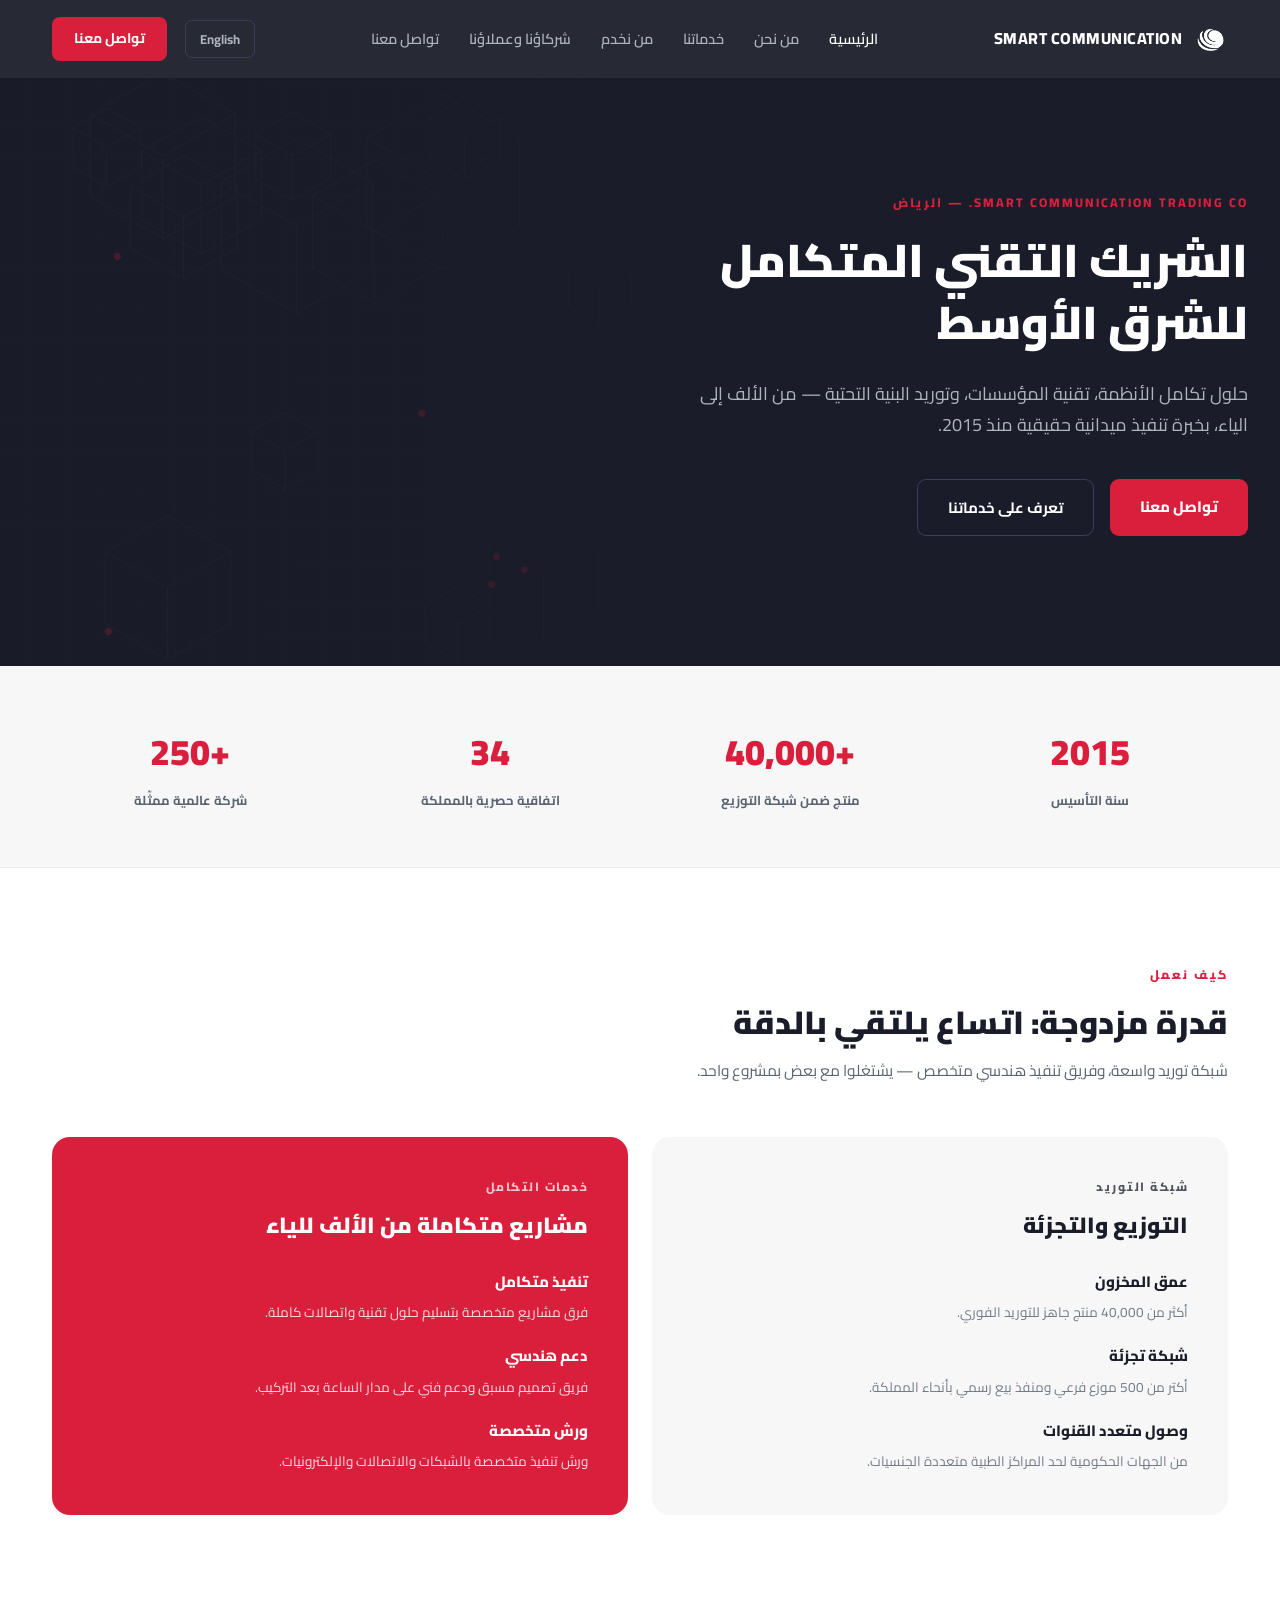
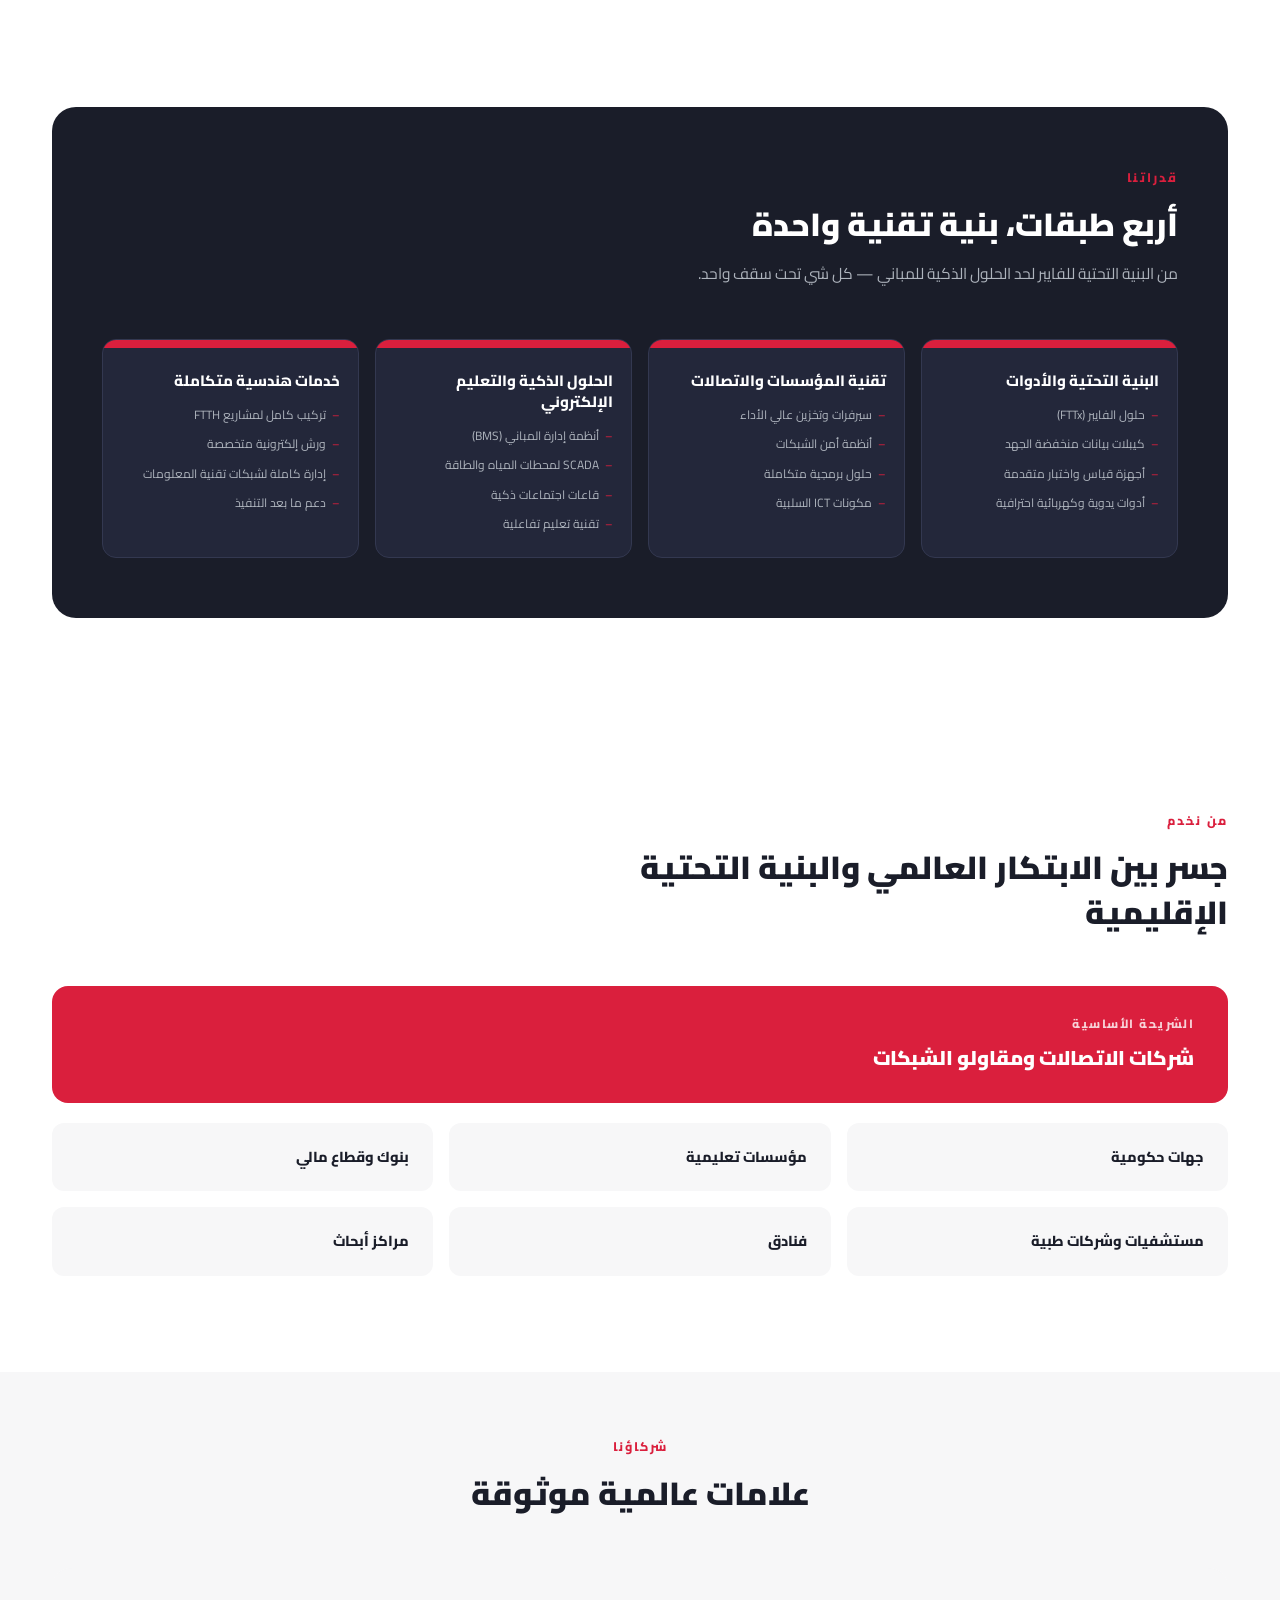
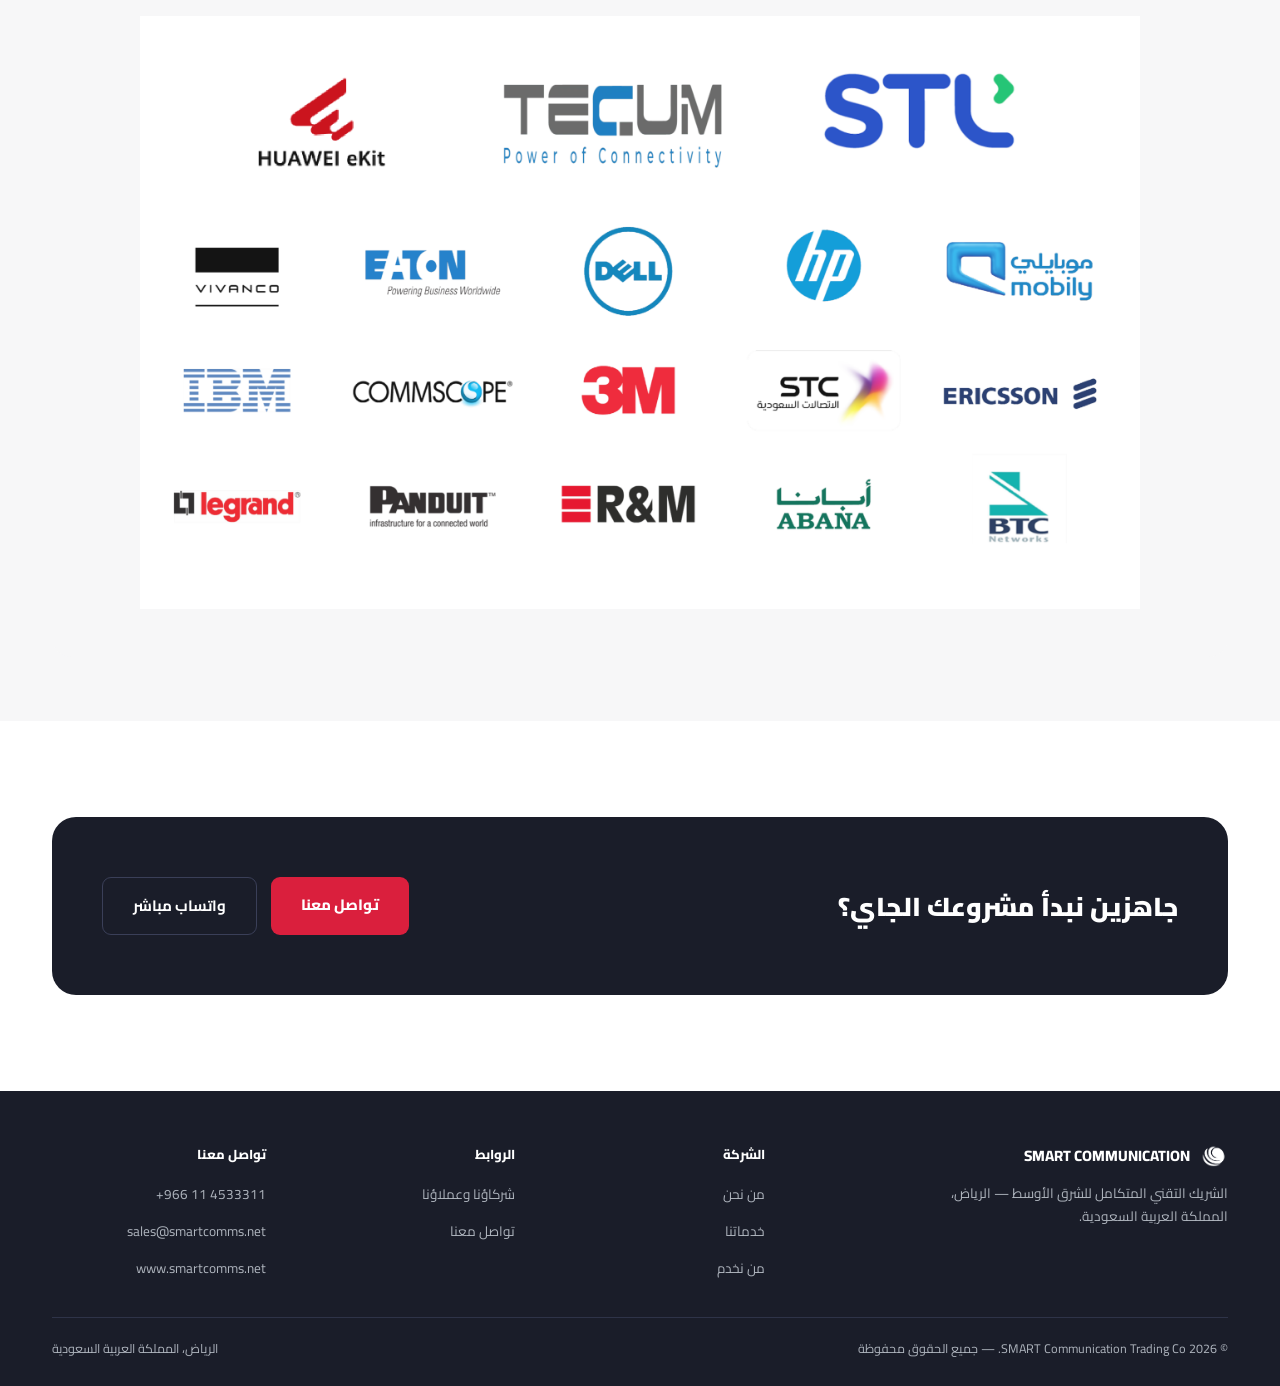
==== index.html @ 6be2e0b4 "Add files via upload" ====
<!DOCTYPE html>
<html lang="ar" dir="rtl">
<head>
<meta charset="UTF-8">
<meta name="viewport" content="width=device-width, initial-scale=1.0">
<title>SMART Communication — الشريك التقني المتكامل للشرق الأوسط</title>
<link rel="stylesheet" href="assets/styles.css">

</head>
<body>
<header>
  <div class="container nav-wrap">
    <a href="index.html" class="brand">
      <img src="assets/logo_white.png" alt="SMART Communication">
      <span class="brand-text">SMART COMMUNICATION</span>
    </a>
    <nav><ul><li><a href="index.html" class="active">الرئيسية</a></li><li><a href="about.html" class="">من نحن</a></li><li><a href="services.html" class="">خدماتنا</a></li><li><a href="who-we-serve.html" class="">من نخدم</a></li><li><a href="partners.html" class="">شركاؤنا وعملاؤنا</a></li><li><a href="contact.html" class="">تواصل معنا</a></li></ul></nav>
    <div class="nav-right">
      <a href="en/index.html" class="lang-switch">English</a>
      <a href="contact.html" class="nav-cta">تواصل معنا</a>
    </div>
  </div>
</header>

<section class="hero">
  <div class="hero-bg" style="background-image:url('assets/blueprint_bg_rtl.png')"></div>
  <div class="page-hero-fade-rtl"></div>
  <div class="container hero-inner">
    <span class="eyebrow">SMART COMMUNICATION TRADING CO. — الرياض</span>
    <h1>الشريك التقني المتكامل<br>للشرق الأوسط</h1>
    <p>حلول تكامل الأنظمة، تقنية المؤسسات، وتوريد البنية التحتية — من الألف إلى الياء، بخبرة تنفيذ ميدانية حقيقية منذ 2015.</p>
    <div class="hero-actions">
      <a href="contact.html" class="btn-primary">تواصل معنا</a>
      <a href="services.html" class="btn-secondary">تعرف على خدماتنا</a>
    </div>
  </div>
</section>

<div class="stats"><div class="container stats-grid"><div><div class="stat-num">2015</div><div class="stat-label">سنة التأسيس</div></div><div><div class="stat-num">+40,000</div><div class="stat-label">منتج ضمن شبكة التوزيع</div></div><div><div class="stat-num">34</div><div class="stat-label">اتفاقية حصرية بالمملكة</div></div><div><div class="stat-num">+250</div><div class="stat-label">شركة عالمية ممثّلة</div></div></div></div>

<section>
  <div class="container">
    <div class="section-head">
      <span class="section-eyebrow">كيف نعمل</span>
      <h2>قدرة مزدوجة: اتساع يلتقي بالدقة</h2>
      <p>شبكة توريد واسعة، وفريق تنفيذ هندسي متخصص — يشتغلوا مع بعض بمشروع واحد.</p>
    </div>
    <div class="engines">
      <div class="engine-card supply">
        <span class="engine-label">شبكة التوريد</span>
        <h3>التوزيع والتجزئة</h3>
        <ul><li><b>عمق المخزون</b><span>أكثر من 40,000 منتج جاهز للتوريد الفوري.</span></li><li><b>شبكة تجزئة</b><span>أكتر من 500 موزع فرعي ومنفذ بيع رسمي بأنحاء المملكة.</span></li><li><b>وصول متعدد القنوات</b><span>من الجهات الحكومية لحد المراكز الطبية متعددة الجنسيات.</span></li></ul>
      </div>
      <div class="engine-card integration">
        <span class="engine-label">خدمات التكامل</span>
        <h3>مشاريع متكاملة من الألف للياء</h3>
        <ul><li><b>تنفيذ متكامل</b><span>فرق مشاريع متخصصة بتسليم حلول تقنية واتصالات كاملة.</span></li><li><b>دعم هندسي</b><span>فريق تصميم مسبق ودعم فني على مدار الساعة بعد التركيب.</span></li><li><b>ورش متخصصة</b><span>ورش تنفيذ متخصصة بالشبكات والاتصالات والإلكترونيات.</span></li></ul>
      </div>
    </div>
  </div>
</section>

<section>
  <div class="container">
    <div class="stack-wrap">
      <div class="section-head">
        <span class="section-eyebrow">قدراتنا</span>
        <h2>أربع طبقات، بنية تقنية واحدة</h2>
        <p>من البنية التحتية للفايبر لحد الحلول الذكية للمباني — كل شي تحت سقف واحد.</p>
      </div>
      <div class="stack-grid"><div class="stack-col"><div class="stack-cap"></div><div class="stack-body"><h4>البنية التحتية والأدوات</h4><ul><li>حلول الفايبر (FTTx)</li><li>كيبلات بيانات منخفضة الجهد</li><li>أجهزة قياس واختبار متقدمة</li><li>أدوات يدوية وكهربائية احترافية</li></ul></div></div><div class="stack-col"><div class="stack-cap"></div><div class="stack-body"><h4>تقنية المؤسسات والاتصالات</h4><ul><li>سيرفرات وتخزين عالي الأداء</li><li>أنظمة أمن الشبكات</li><li>حلول برمجية متكاملة</li><li>مكونات ICT السلبية</li></ul></div></div><div class="stack-col"><div class="stack-cap"></div><div class="stack-body"><h4>الحلول الذكية والتعليم الإلكتروني</h4><ul><li>أنظمة إدارة المباني (BMS)</li><li>SCADA لمحطات المياه والطاقة</li><li>قاعات اجتماعات ذكية</li><li>تقنية تعليم تفاعلية</li></ul></div></div><div class="stack-col"><div class="stack-cap"></div><div class="stack-body"><h4>خدمات هندسية متكاملة</h4><ul><li>تركيب كامل لمشاريع FTTH</li><li>ورش إلكترونية متخصصة</li><li>إدارة كاملة لشبكات تقنية المعلومات</li><li>دعم ما بعد التنفيذ</li></ul></div></div></div>
    </div>
  </div>
</section>

<section>
  <div class="container">
    <div class="section-head">
      <span class="section-eyebrow">من نخدم</span>
      <h2>جسر بين الابتكار العالمي والبنية التحتية الإقليمية</h2>
    </div>
    <div class="serve-primary">
      <span>الشريحة الأساسية</span>
      <strong>شركات الاتصالات ومقاولو الشبكات</strong>
    </div>
    <div class="serve-grid"><div class="serve-item">جهات حكومية</div><div class="serve-item">مؤسسات تعليمية</div><div class="serve-item">بنوك وقطاع مالي</div><div class="serve-item">مستشفيات وشركات طبية</div><div class="serve-item">فنادق</div><div class="serve-item">مراكز أبحاث</div></div>
  </div>
</section>

<section class="tight" style="background:var(--paper);">
  <div class="container">
    <div class="section-head center">
      <span class="section-eyebrow">شركاؤنا</span>
      <h2>علامات عالمية موثوقة</h2>
    </div>
    <div class="logo-block"><img src="assets/partners_grid.png" alt="Partners"></div>
  </div>
</section>

<section>
  <div class="container">
    <div class="cta">
      <h2>جاهزين نبدأ مشروعك الجاي؟</h2>
      <div class="cta-actions">
        <a href="contact.html" class="btn-primary">تواصل معنا</a>
        <a href="https://wa.me/966114533311" class="btn-secondary">واتساب مباشر</a>
      </div>
    </div>
  </div>
</section>

<footer>
  <div class="container">
    <div class="footer-grid">
      <div>
        <div class="footer-brand"><img src="assets/logo_white.png" alt="logo"><span>SMART COMMUNICATION</span></div>
        <p style="font-size:13.5px; max-width:280px; color:var(--steel-light);">الشريك التقني المتكامل للشرق الأوسط — الرياض، المملكة العربية السعودية.</p>
      </div>
      <div class="footer-col">
        <h5>الشركة</h5>
        <ul>
          <li><a href="about.html">من نحن</a></li>
          <li><a href="services.html">خدماتنا</a></li>
          <li><a href="who-we-serve.html">من نخدم</a></li>
        </ul>
      </div>
      <div class="footer-col">
        <h5>الروابط</h5>
        <ul>
          <li><a href="partners.html">شركاؤنا وعملاؤنا</a></li>
          <li><a href="contact.html">تواصل معنا</a></li>
        </ul>
      </div>
      <div class="footer-col">
        <h5>تواصل معنا</h5>
        <ul>
          <li><a href="tel:+966114533311" dir="ltr" style="display:inline-block">+966 11 4533311</a></li>
          <li><a href="mailto:sales@smartcomms.net" dir="ltr" style="display:inline-block">sales@smartcomms.net</a></li>
          <li><a href="#" dir="ltr" style="display:inline-block">www.smartcomms.net</a></li>
        </ul>
      </div>
    </div>
    <div class="footer-bottom">
      <span>© 2026 SMART Communication Trading Co. — جميع الحقوق محفوظة</span>
      <span>الرياض، المملكة العربية السعودية</span>
    </div>
  </div>
</footer>
</body>
</html>
---- assets/styles.css ----
@import url('https://fonts.googleapis.com/css2?family=Cairo:wght@400;600;700;800;900&display=swap');

:root{
  --red:#DA1F3D;
  --red-dark:#A81530;
  --ink:#1A1D29;
  --ink2:#23273A;
  --steel:#5A6472;
  --steel-light:#AEB4BD;
  --paper:#F7F7F8;
  --white:#FFFFFF;
}
*{margin:0;padding:0;box-sizing:border-box;}
body{
  font-family:'Cairo',sans-serif;
  background:var(--white);
  color:var(--ink);
  line-height:1.7;
}
a{text-decoration:none; color:inherit;}
ul{list-style:none;}
img{max-width:100%; display:block;}
.container{max-width:1240px; margin:0 auto; padding:0 32px;}

/* ===== Header ===== */
header{
  position:sticky; top:0; z-index:50;
  background:rgba(26,29,41,0.94);
  backdrop-filter:blur(8px);
}
.nav-wrap{display:flex; align-items:center; justify-content:space-between; height:78px;}
.brand{display:flex; align-items:center; gap:12px;}
.brand img{width:34px;}
.brand-text{color:var(--white); font-weight:800; font-size:16px; letter-spacing:0.5px;}
nav ul{display:flex; gap:30px; align-items:center;}
nav a{color:var(--steel-light); font-size:14.5px; font-weight:600; transition:color .2s;}
nav a:hover, nav a.active{color:var(--white);}
.nav-right{display:flex; align-items:center; gap:18px;}
.lang-switch{
  color:var(--steel-light); font-size:13px; font-weight:700; border:1px solid #3A3F58;
  padding:7px 14px; border-radius:7px; transition:border-color .2s, color .2s;
}
.lang-switch:hover{border-color:var(--steel-light); color:var(--white);}
.nav-cta{
  background:var(--red); color:var(--white); padding:10px 22px; border-radius:8px;
  font-weight:700; font-size:14px; transition:background .2s;
}
.nav-cta:hover{background:var(--red-dark);}

/* ===== Page hero (inner pages) ===== */
.page-hero{
  position:relative; background:var(--ink); color:var(--white); overflow:hidden;
  padding:76px 0 68px;
}
.page-hero-bg{position:absolute; inset:0; background-size:cover; background-position:center; opacity:0.5;}
.page-hero-fade-rtl{position:absolute; inset:0; background:linear-gradient(270deg, var(--ink) 25%, rgba(26,29,41,0.35) 80%);}
.page-hero-fade-ltr{position:absolute; inset:0; background:linear-gradient(90deg, var(--ink) 25%, rgba(26,29,41,0.35) 80%);}
.page-hero-inner{position:relative; z-index:2; max-width:680px;}
[dir="rtl"] .page-hero-inner{margin-inline-start:0; margin-inline-end:auto;}
[dir="ltr"] .page-hero-inner{margin-inline-start:0; margin-inline-end:auto;}
.eyebrow{
  display:inline-block; font-size:12.5px; font-weight:800; letter-spacing:2px;
  color:var(--red); text-transform:uppercase; margin-bottom:16px;
}
.page-hero h1{font-size:38px; font-weight:900; line-height:1.35; margin-bottom:16px;}
.page-hero p{font-size:16.5px; color:var(--steel-light); max-width:560px;}

/* ===== Hero (home only, larger) ===== */
.hero{position:relative; background:var(--ink); color:var(--white); overflow:hidden; padding:110px 0 130px;}
.hero-bg{position:absolute; inset:0; background-size:cover; background-position:center; opacity:0.55;}
.hero-inner{position:relative; z-index:2; max-width:720px;}
[dir="rtl"] .hero-inner{margin-inline-start:0; margin-inline-end:auto;}
[dir="ltr"] .hero-inner{margin-inline-start:0; margin-inline-end:auto;}
.hero h1{font-size:46px; font-weight:900; line-height:1.35; margin-bottom:26px;}
.hero p{font-size:18px; color:var(--steel-light); max-width:560px; margin-bottom:38px;}
.hero-actions{display:flex; gap:16px; flex-wrap:wrap;}

.btn-primary{
  background:var(--red); color:var(--white); padding:15px 30px; border-radius:9px;
  font-weight:800; font-size:15px; display:inline-block; transition:transform .15s, background .2s; border:none; cursor:pointer;
}
.btn-primary:hover{background:var(--red-dark); transform:translateY(-1px);}
.btn-secondary{
  border:1.5px solid #3A3F58; color:var(--white); padding:15px 30px; border-radius:9px;
  font-weight:700; font-size:15px; display:inline-block; transition:border-color .2s; background:transparent; cursor:pointer;
}
.btn-secondary:hover{border-color:var(--steel-light);}
.btn-secondary.on-light{color:var(--ink); border-color:#D8D8DC;}
.btn-secondary.on-light:hover{border-color:var(--steel);}

/* ===== Stats strip ===== */
.stats{background:var(--paper); padding:56px 0; border-bottom:1px solid #ECECEE;}
.stats-grid{display:grid; grid-template-columns:repeat(4,1fr); gap:24px; text-align:center;}
.stat-num{font-size:36px; font-weight:900; color:var(--red); margin-bottom:6px;}
.stat-label{font-size:13px; color:var(--steel); font-weight:700;}

/* ===== Section shell ===== */
section{padding:96px 0;}
section.tight{padding:64px 0;}
.section-head{max-width:640px; margin-bottom:52px;}
[dir="rtl"] .section-head{margin-inline-start:0; margin-inline-end:auto;}
[dir="ltr"] .section-head{margin-inline-start:0; margin-inline-end:auto;}
.section-head.center{margin-inline:auto; text-align:center;}
.section-eyebrow{
  font-size:12.5px; font-weight:800; letter-spacing:2px; color:var(--red);
  text-transform:uppercase; margin-bottom:14px; display:block;
}
.section-head h2{font-size:32px; font-weight:900; line-height:1.4; color:var(--ink);}
.section-head p{margin-top:14px; font-size:15.5px; color:var(--steel);}

/* ===== Dual engine ===== */
.engines{display:grid; grid-template-columns:1fr 1fr; gap:24px;}
.engine-card{border-radius:18px; padding:40px;}
.engine-card.supply{background:var(--paper);}
.engine-card.integration{background:var(--red); color:var(--white);}
.engine-label{font-size:12px; font-weight:800; letter-spacing:1.5px; text-transform:uppercase; opacity:0.75; margin-bottom:10px; display:block;}
.engine-card h3{font-size:22px; font-weight:900; margin-bottom:24px;}
.engine-card ul{display:flex; flex-direction:column; gap:18px;}
.engine-card li b{display:block; font-size:15px; font-weight:800; margin-bottom:4px;}
.engine-card li span{font-size:13.5px; opacity:0.85; line-height:1.6;}
.engine-card.supply li span{color:var(--steel);}

/* ===== Capability stack ===== */
.stack-wrap{background:var(--ink); border-radius:24px; padding:60px 50px;}
.stack-wrap .section-head h2{color:var(--white);}
.stack-wrap .section-head p{color:var(--steel-light);}
.stack-grid{display:grid; grid-template-columns:repeat(4,1fr); gap:16px;}
.stack-col{border-radius:14px; overflow:hidden; background:var(--ink2); border:1px solid #333850;}
.stack-cap{background:var(--red); height:8px;}
.stack-body{padding:22px 18px;}
.stack-body h4{font-size:15px; font-weight:800; color:var(--white); margin-bottom:14px; line-height:1.4;}
.stack-body ul{display:flex; flex-direction:column; gap:9px;}
.stack-body li{font-size:12px; color:var(--steel-light); position:relative; padding-inline-start:14px;}
[dir="rtl"] .stack-body li::before{content:"–"; position:absolute; right:0; color:var(--red);}
[dir="ltr"] .stack-body li::before{content:"–"; position:absolute; left:0; color:var(--red);}

/* ===== Pillars (Why SMART) ===== */
.pillars{display:grid; grid-template-columns:repeat(3,1fr); gap:20px;}
.pillar{background:var(--paper); border-radius:16px; padding:32px;}
.pillar .num{font-size:30px; font-weight:900; color:var(--red); margin-bottom:16px;}
.pillar h4{font-size:16.5px; font-weight:800; margin-bottom:10px;}
.pillar p{font-size:13.5px; color:var(--steel); line-height:1.7;}

/* ===== Who we serve ===== */
.serve-primary{background:var(--red); color:var(--white); border-radius:16px; padding:28px 34px; margin-bottom:20px;}
.serve-primary span{font-size:12px; font-weight:800; letter-spacing:1.5px; opacity:0.8; display:block; margin-bottom:6px;}
.serve-primary strong{font-size:20px; font-weight:900;}
.serve-grid{display:grid; grid-template-columns:repeat(3,1fr); gap:16px;}
.serve-item{background:var(--paper); border-radius:12px; padding:22px 24px; font-weight:800; font-size:14.5px; color:var(--ink);}

/* ===== Building / solutions layers ===== */
.layers-grid{display:grid; grid-template-columns:1.3fr 1fr; gap:40px; align-items:center;}
.layer-item{display:flex; gap:14px; margin-bottom:26px;}
.layer-dot{width:11px; height:11px; border-radius:50%; background:var(--red); margin-top:7px; flex-shrink:0;}
.layer-item h4{font-size:14.5px; font-weight:800; margin-bottom:4px;}
.layer-item p{font-size:13px; color:var(--steel); line-height:1.6;}

/* ===== Toolkit grid ===== */
.toolkit-groups{display:flex; flex-direction:column; gap:30px;}
.toolkit-label{font-size:12px; font-weight:800; letter-spacing:1.5px; color:var(--steel-light); text-transform:uppercase; margin-bottom:14px;}
.toolkit-row{display:grid; grid-template-columns:repeat(4,1fr); gap:14px;}
.toolkit-card{background:var(--ink2); border:1px solid #333850; border-radius:12px; padding:16px; text-align:center;}
.toolkit-card .ic{font-size:26px; margin-bottom:10px;}
.toolkit-card span{font-size:12px; font-weight:700; color:var(--white);}

/* ===== Partners / clients ===== */
.logo-block{background:var(--paper); border-radius:20px; padding:48px;}
.logo-block img{width:100%; max-width:1000px; margin:0 auto; opacity:0.92;}

/* ===== Contact ===== */
.contact-grid{display:grid; grid-template-columns:1fr 1fr; gap:48px;}
.info-row{display:flex; gap:16px; padding:20px 0; border-bottom:1px solid #ECECEE;}
.info-row:first-child{padding-top:0;}
.info-row .label{min-width:130px; font-weight:800; font-size:13.5px; color:var(--steel);}
.info-row .value{font-size:15px; font-weight:700;}
.info-row .value a{color:var(--ink);}
.whatsapp-btn{
  display:inline-flex; align-items:center; gap:10px; background:#25D366; color:var(--white);
  padding:14px 26px; border-radius:9px; font-weight:800; font-size:14.5px; margin-top:8px;
}
.form-group{margin-bottom:18px;}
.form-group label{display:block; font-size:13.5px; font-weight:700; margin-bottom:8px; color:var(--ink);}
.form-group input, .form-group textarea{
  width:100%; padding:13px 16px; border:1.5px solid #E2E2E6; border-radius:9px;
  font-family:'Cairo',sans-serif; font-size:14px; color:var(--ink); background:var(--paper);
}
.form-group textarea{min-height:120px; resize:vertical;}
.form-group input:focus, .form-group textarea:focus{outline:none; border-color:var(--red);}

/* ===== CTA ===== */
.cta{
  background:var(--ink); color:var(--white); border-radius:24px; padding:60px 50px;
  display:flex; justify-content:space-between; align-items:center; flex-wrap:wrap; gap:24px;
}
.cta h2{font-size:26px; font-weight:900; max-width:460px; line-height:1.5;}
.cta-actions{display:flex; gap:14px;}

/* ===== Footer ===== */
footer{background:var(--ink); color:var(--steel-light); padding:52px 0 26px;}
.footer-grid{display:grid; grid-template-columns:2fr 1fr 1fr 1fr; gap:36px; padding-bottom:36px; border-bottom:1px solid #2E3348;}
.footer-brand{display:flex; align-items:center; gap:10px; margin-bottom:14px;}
.footer-brand img{width:28px;}
.footer-brand span{color:var(--white); font-weight:800; font-size:15px;}
.footer-col h5{color:var(--white); font-size:13px; font-weight:800; margin-bottom:15px;}
.footer-col ul{display:flex; flex-direction:column; gap:10px;}
.footer-col a{font-size:13.5px; color:var(--steel-light);}
.footer-bottom{padding-top:20px; font-size:12.5px; display:flex; justify-content:space-between; flex-wrap:wrap; gap:10px;}

@media (max-width: 900px){
  .stats-grid{grid-template-columns:repeat(2,1fr);}
  .engines, .stack-grid, .serve-grid, .pillars, .contact-grid, .layers-grid, .toolkit-row{grid-template-columns:1fr;}
  .footer-grid{grid-template-columns:1fr 1fr;}
  .hero h1, .page-hero h1{font-size:30px;}
  nav ul{display:none;}
}
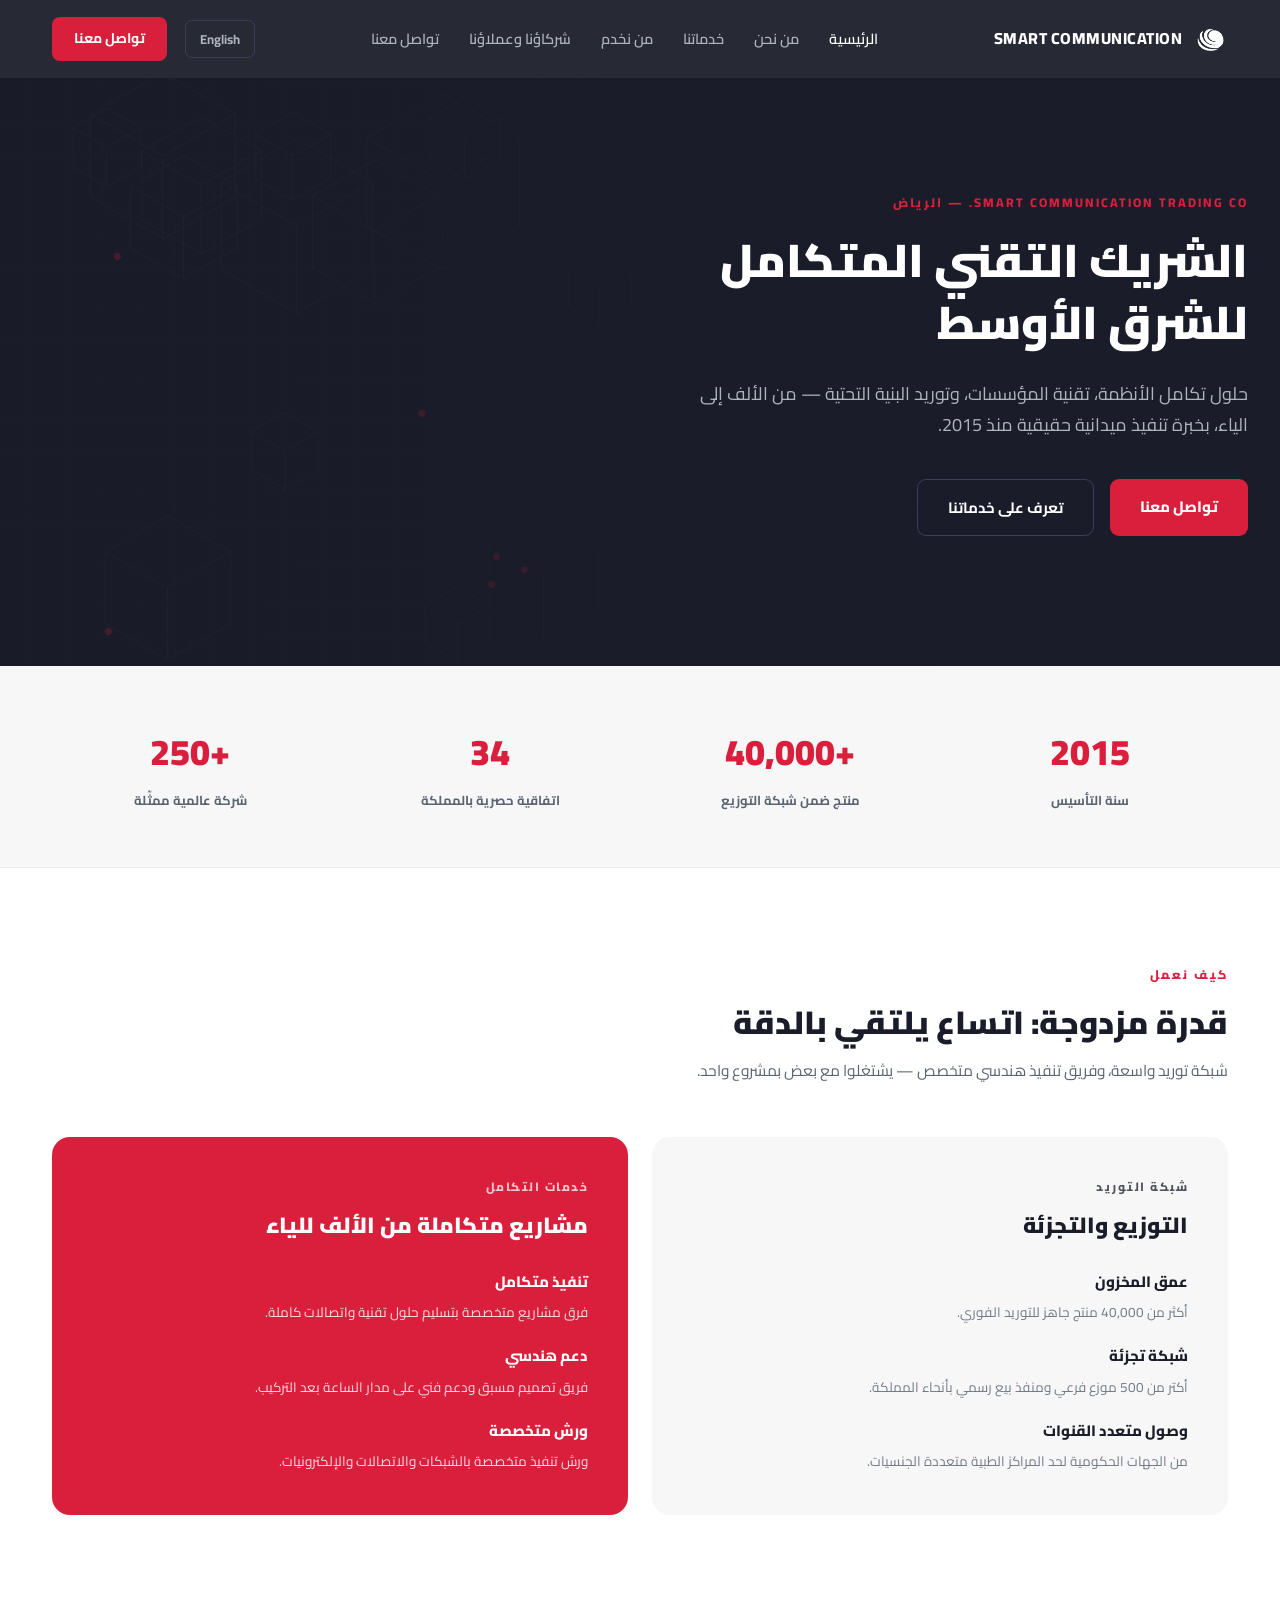
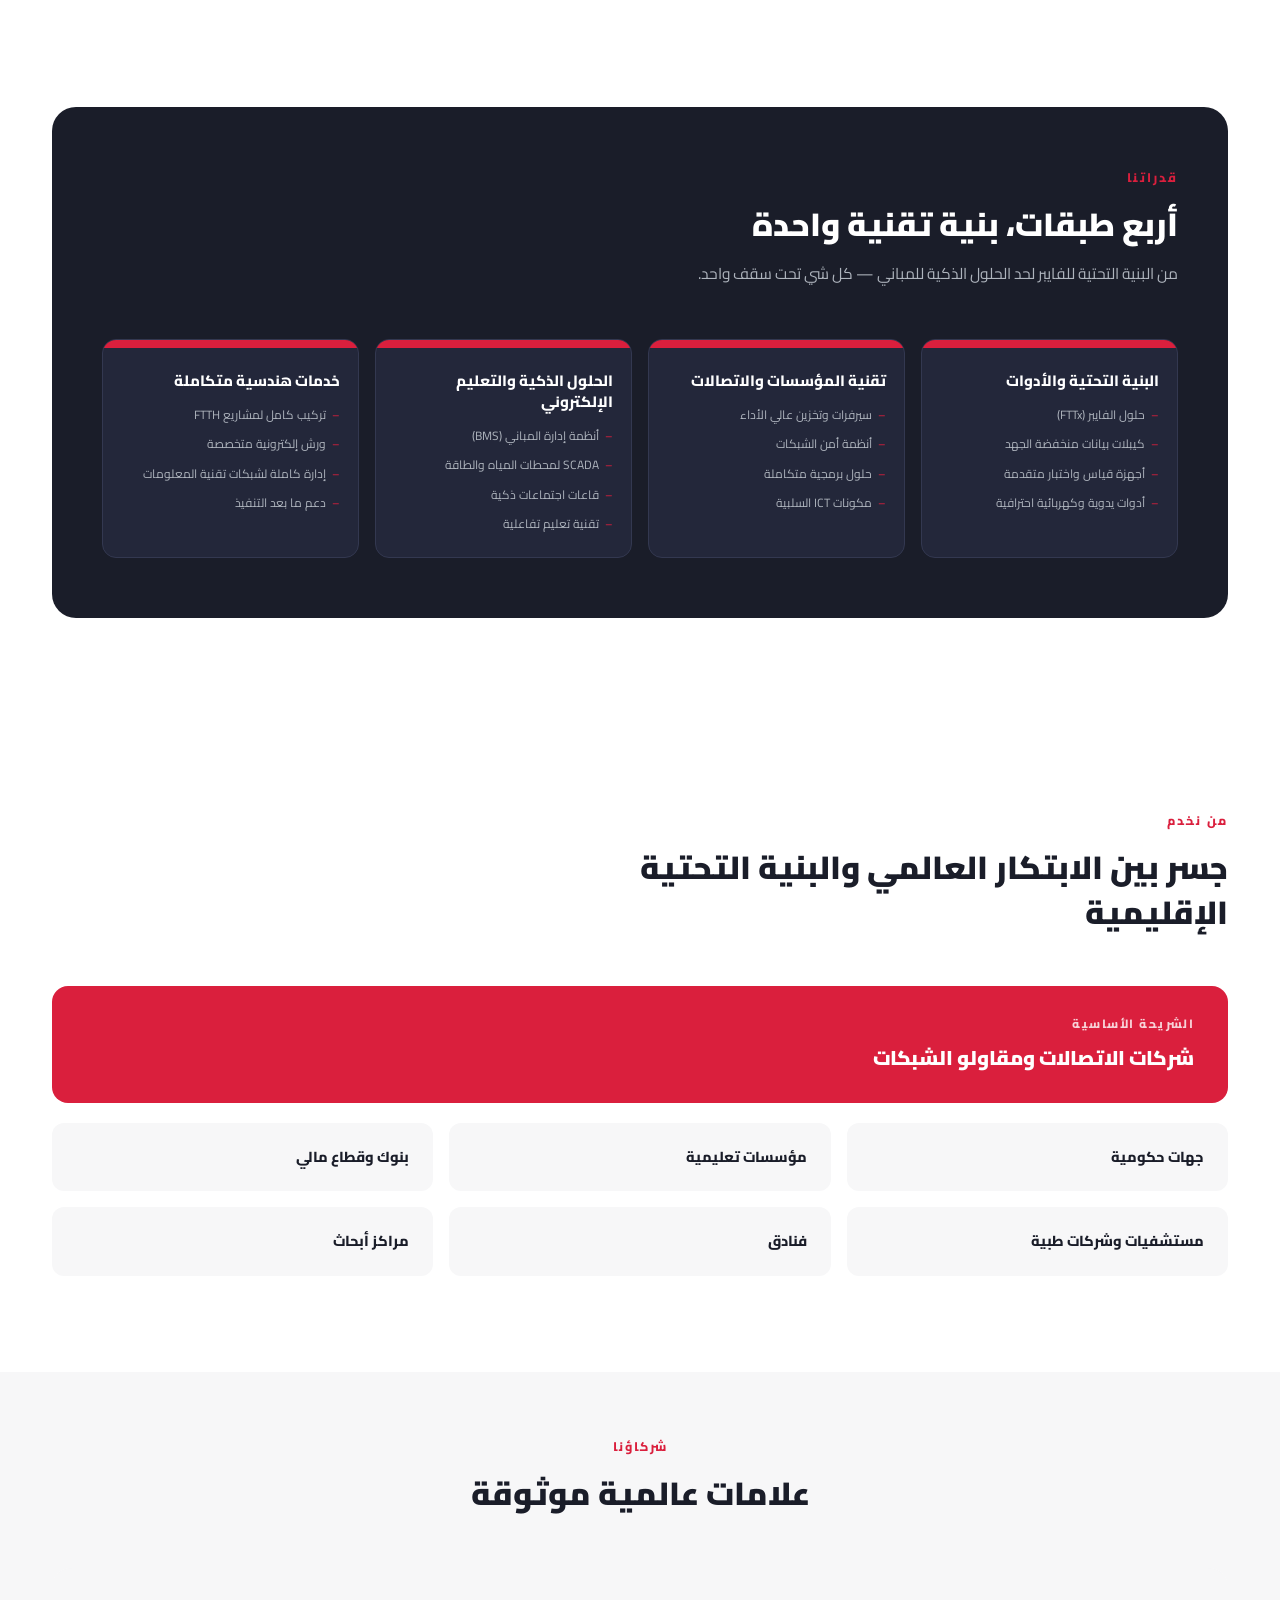
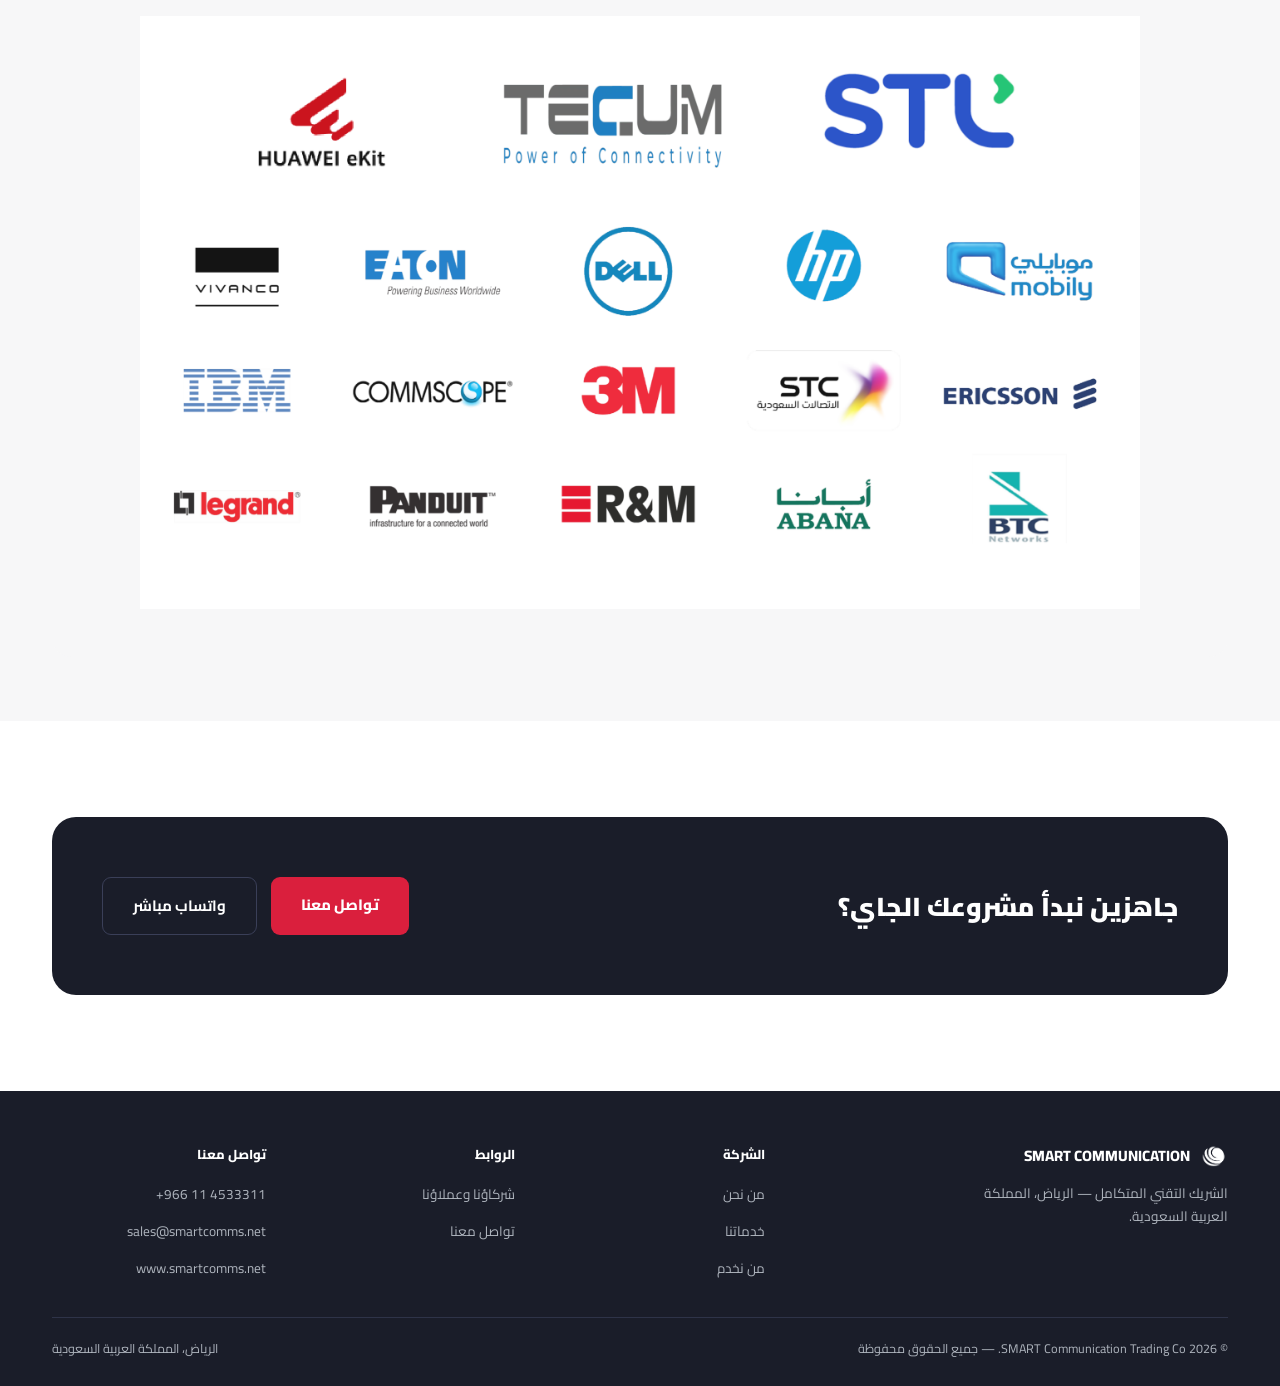
==== commit 272e5981: "Update index.html" ====
--- a/index.html
+++ b/index.html
@@ -3,7 +3,7 @@
 <head>
 <meta charset="UTF-8">
 <meta name="viewport" content="width=device-width, initial-scale=1.0">
-<title>SMART Communication — الشريك التقني المتكامل للشرق الأوسط</title>
+<title>SMART Communication — الشريك التقني المتكامل </title>
 <link rel="stylesheet" href="assets/styles.css">
 
 </head>
@@ -114,7 +114,7 @@
     <div class="footer-grid">
       <div>
         <div class="footer-brand"><img src="assets/logo_white.png" alt="logo"><span>SMART COMMUNICATION</span></div>
-        <p style="font-size:13.5px; max-width:280px; color:var(--steel-light);">الشريك التقني المتكامل للشرق الأوسط — الرياض، المملكة العربية السعودية.</p>
+        <p style="font-size:13.5px; max-width:280px; color:var(--steel-light);">الشريك التقني المتكامل  — الرياض، المملكة العربية السعودية.</p>
       </div>
       <div class="footer-col">
         <h5>الشركة</h5>
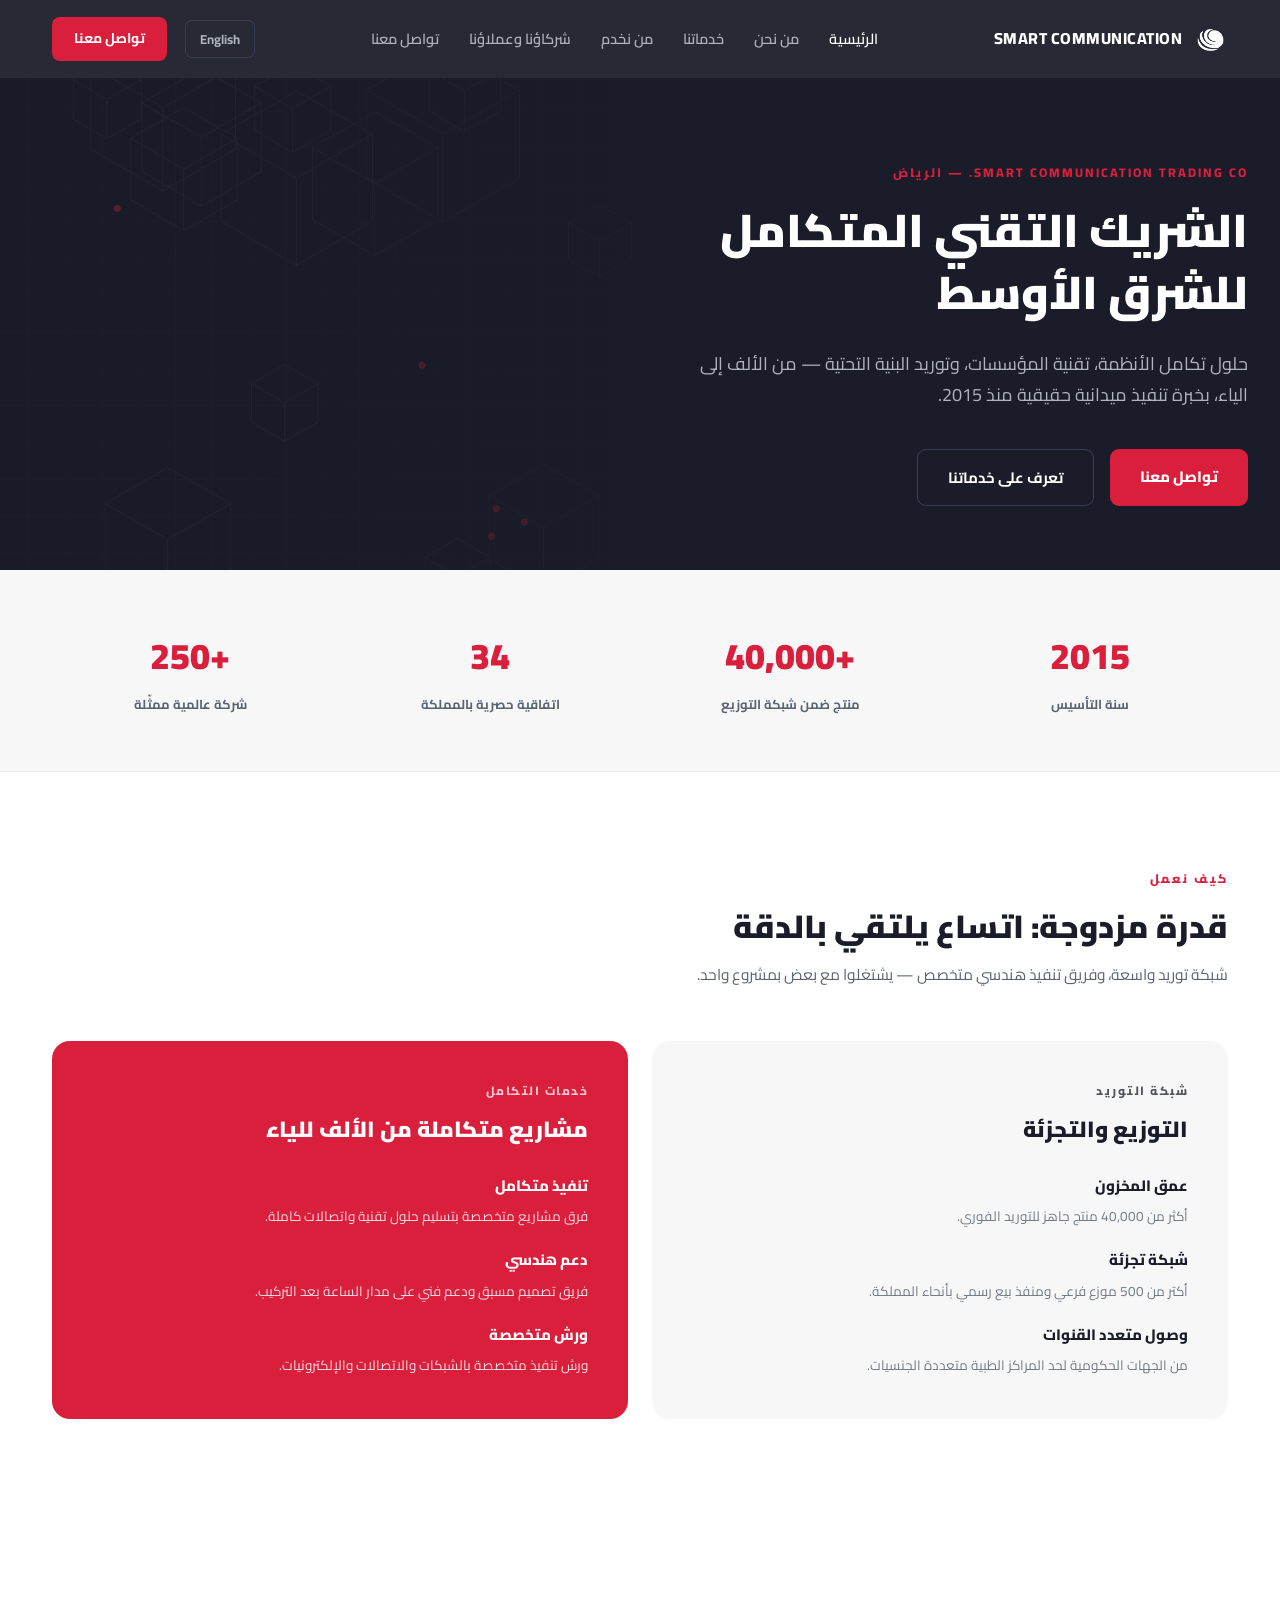
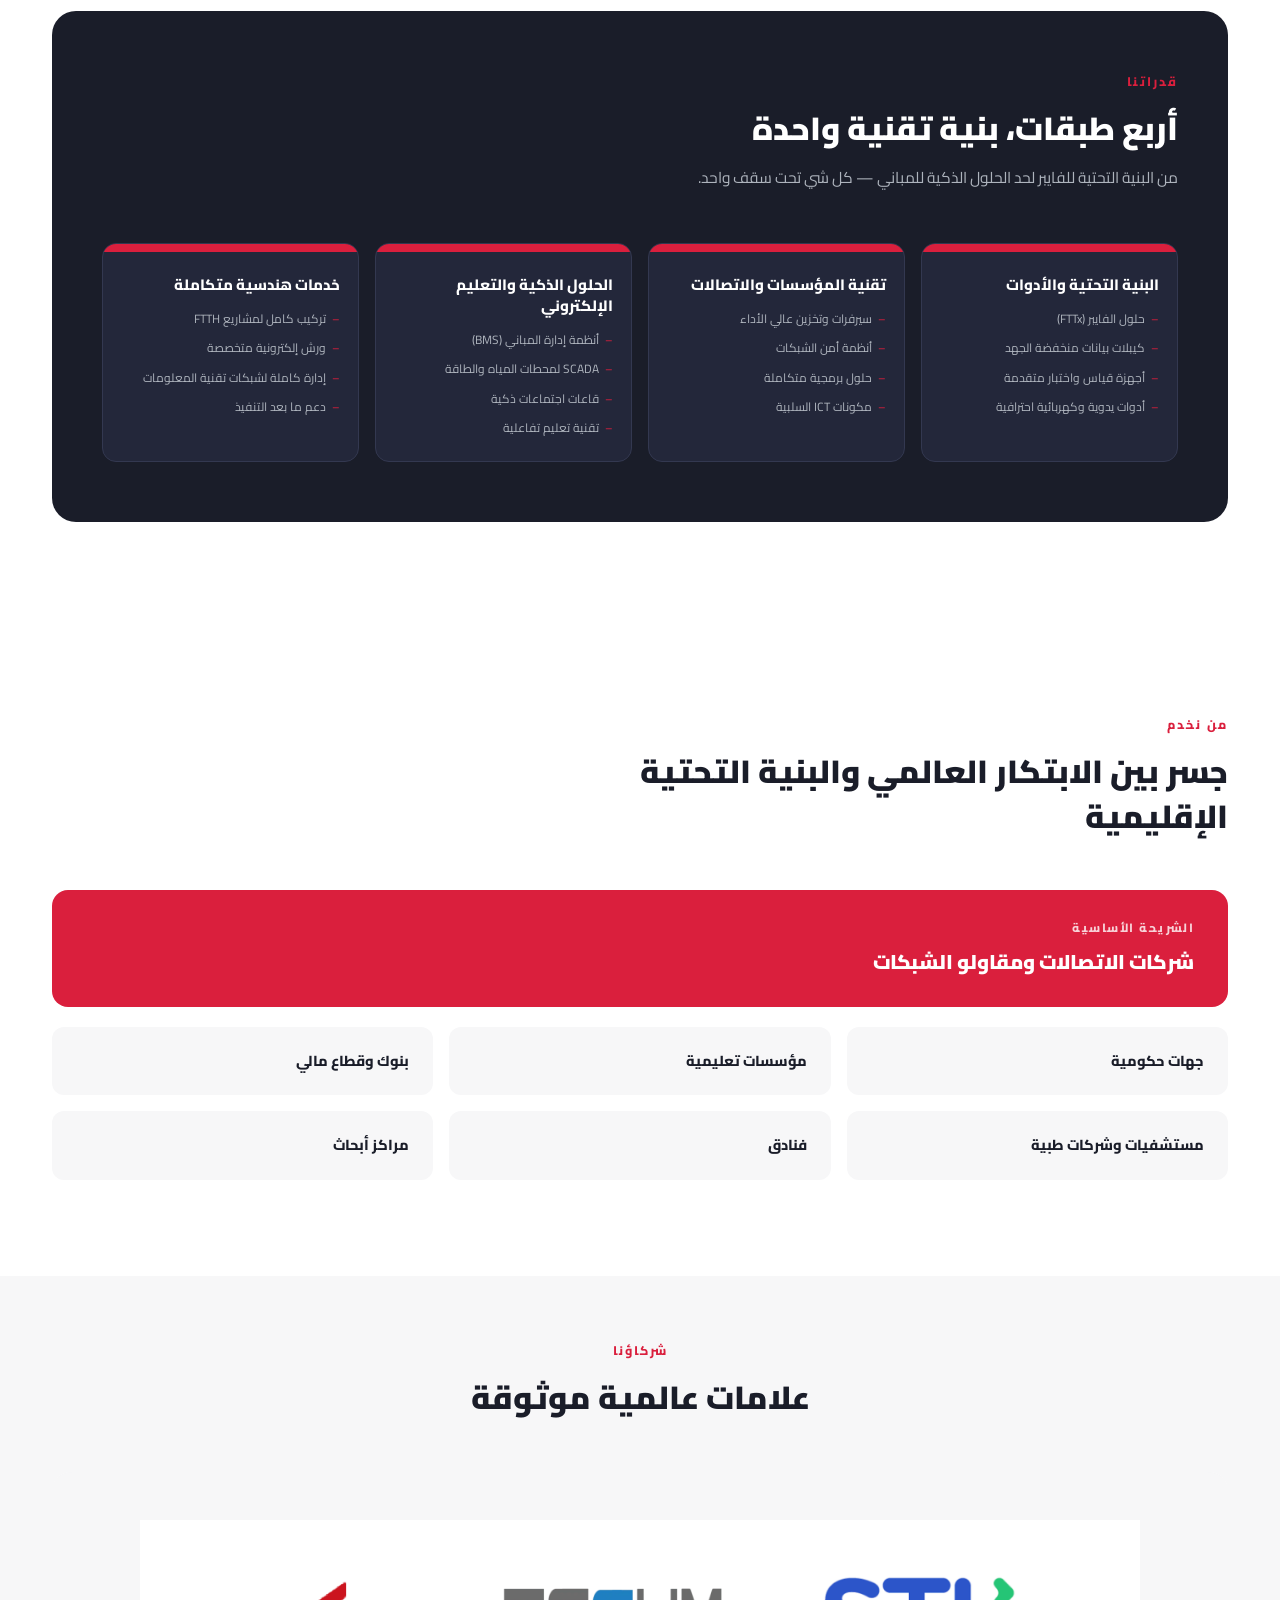
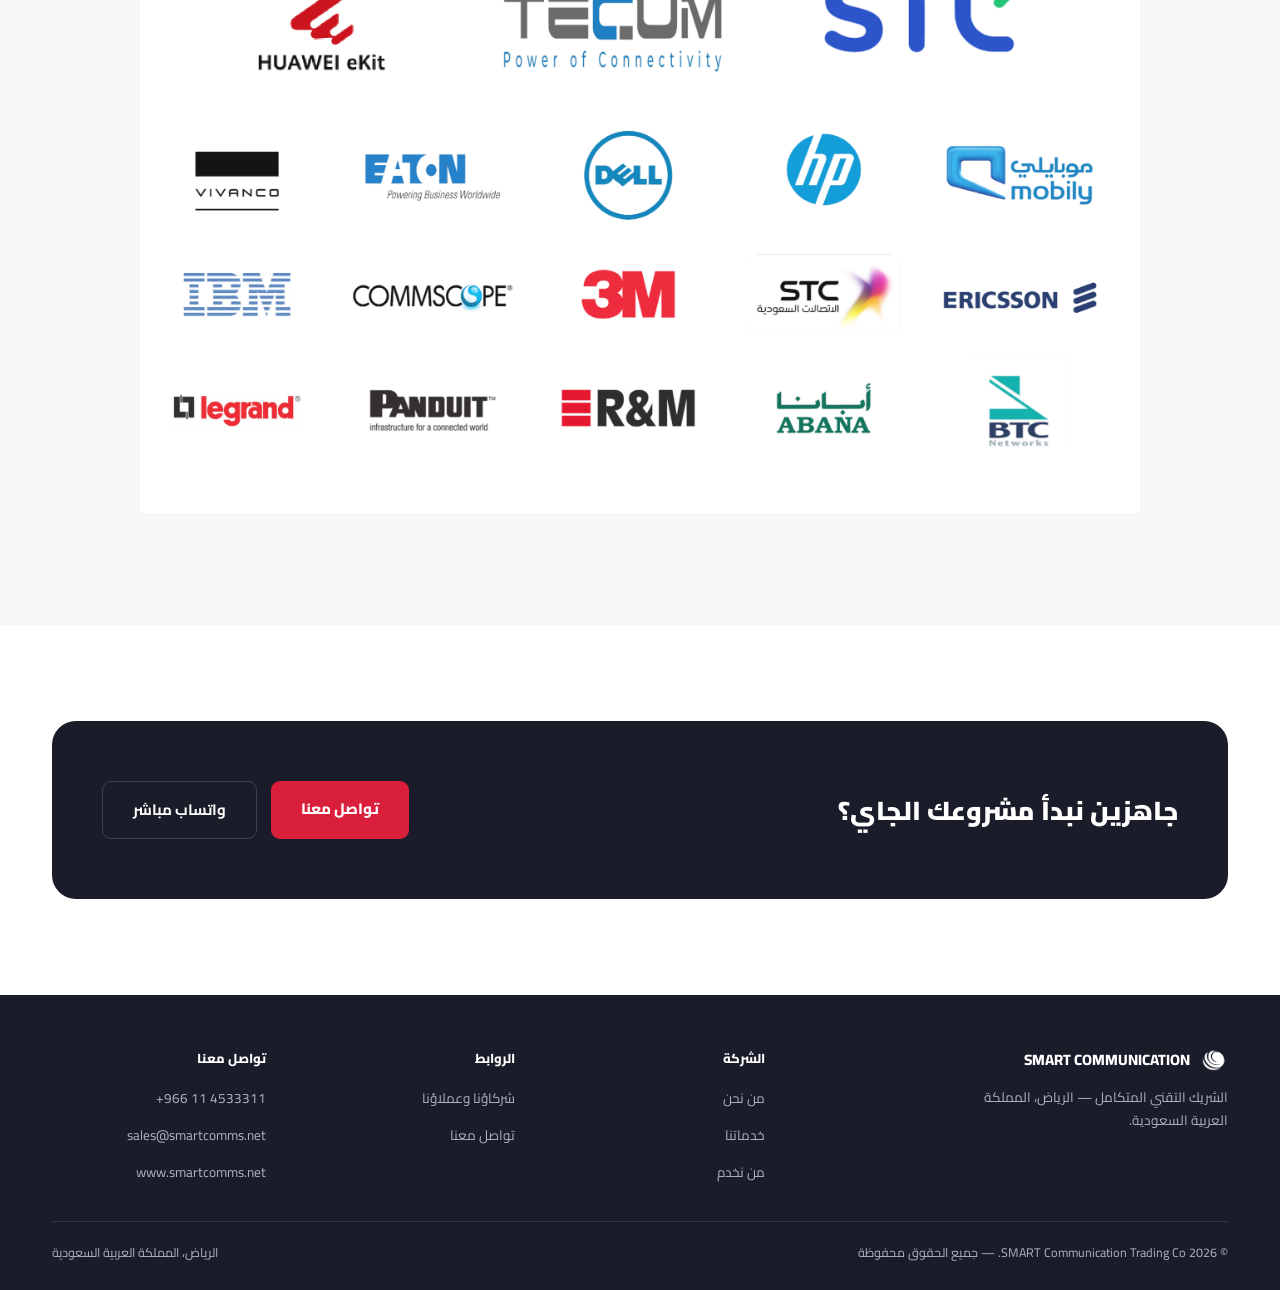
==== commit 38415dbc: "Update index.html" ====
--- a/index.html
+++ b/index.html
@@ -5,7 +5,7 @@
 <meta name="viewport" content="width=device-width, initial-scale=1.0">
 <title>SMART Communication — الشريك التقني المتكامل </title>
 <link rel="stylesheet" href="assets/styles.css">
-
+ 
 </head>
 <body>
 <header>
--- a/assets/styles.css
+++ b/assets/styles.css
@@ -66,8 +66,8 @@
 .page-hero p{font-size:16.5px; color:var(--steel-light); max-width:560px;}
 
 /* ===== Hero (home only, larger) ===== */
-.hero{position:relative; background:var(--ink); color:var(--white); overflow:hidden; padding:110px 0 130px;}
-.hero-bg{position:absolute; inset:0; background-size:cover; background-position:center; opacity:0.55;}
+.hero{position:relative; background:var(--ink); color:var(--white); overflow:hidden; padding:80px 0 64px;}
+.hero-bg{position:absolute; inset:0; background-size:cover; background-position:center; opacity:0.8;}
 .hero-inner{position:relative; z-index:2; max-width:720px;}
 [dir="rtl"] .hero-inner{margin-inline-start:0; margin-inline-end:auto;}
 [dir="ltr"] .hero-inner{margin-inline-start:0; margin-inline-end:auto;}
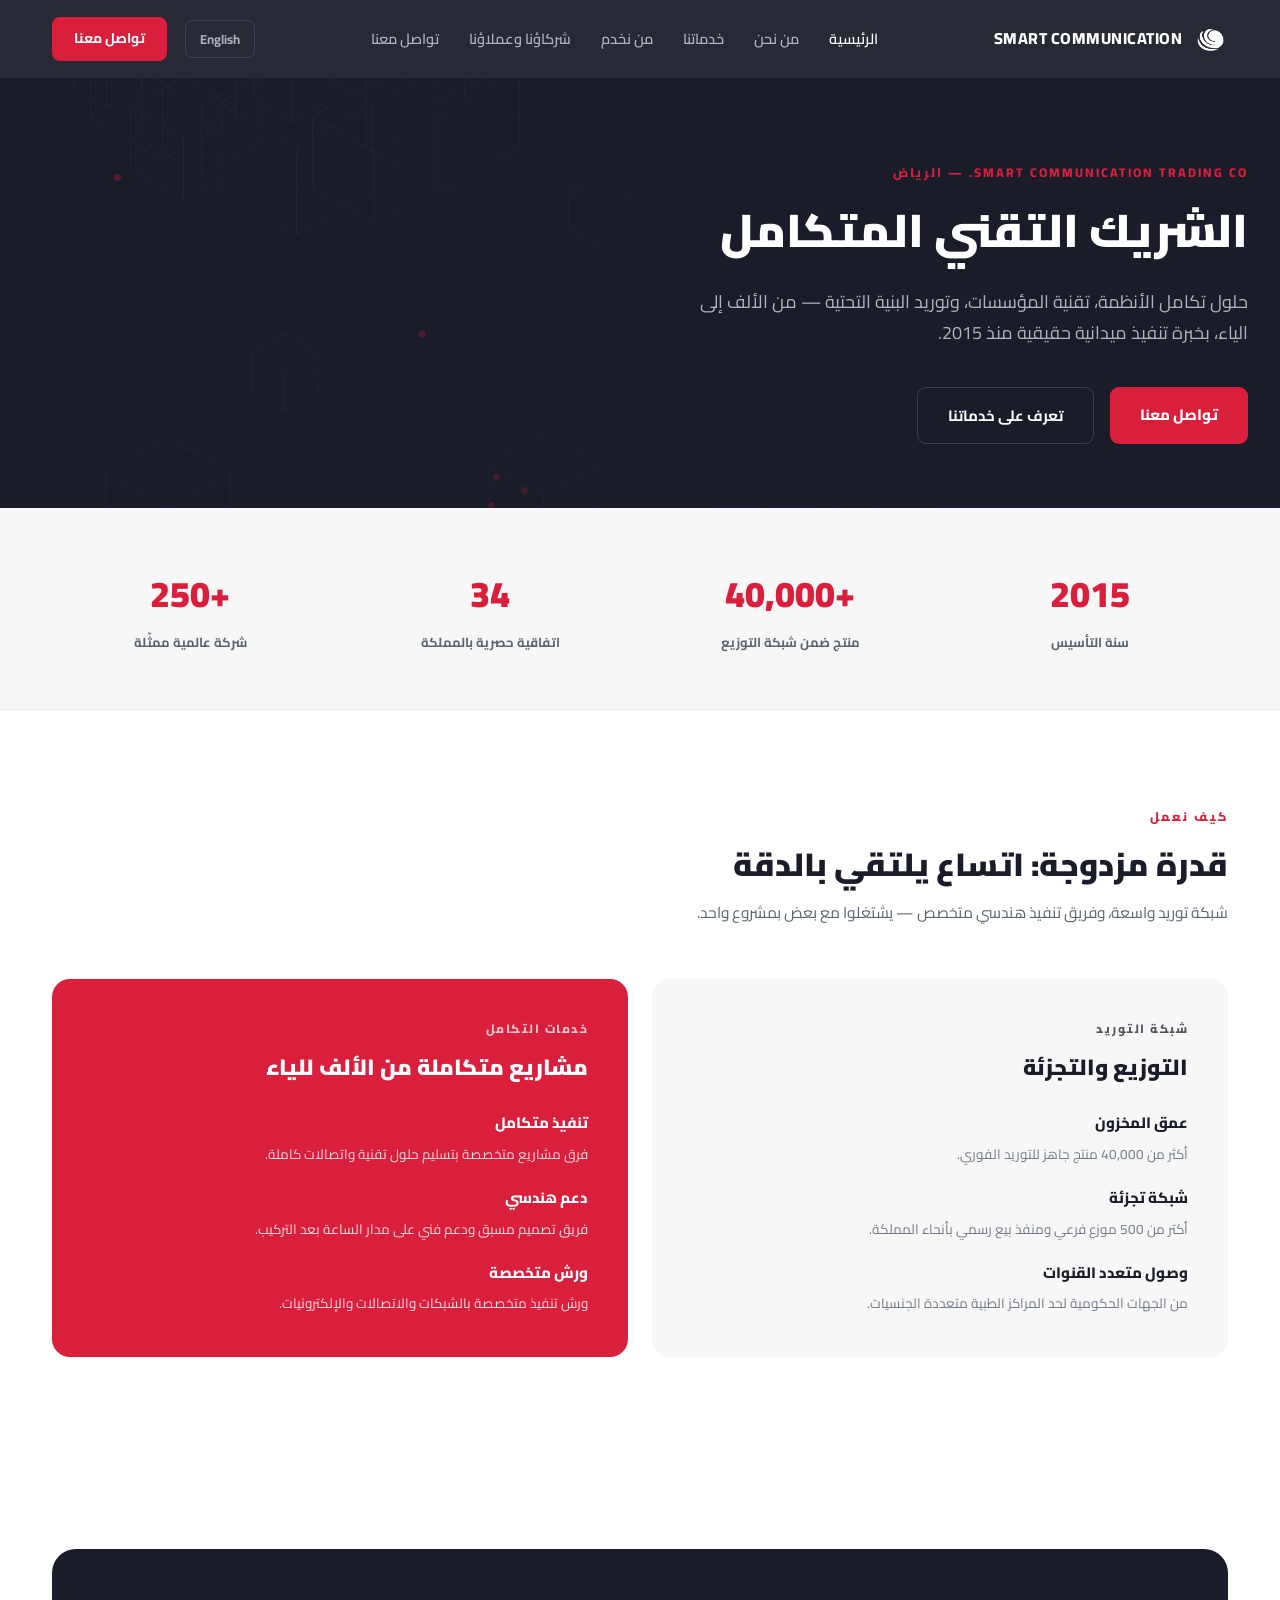
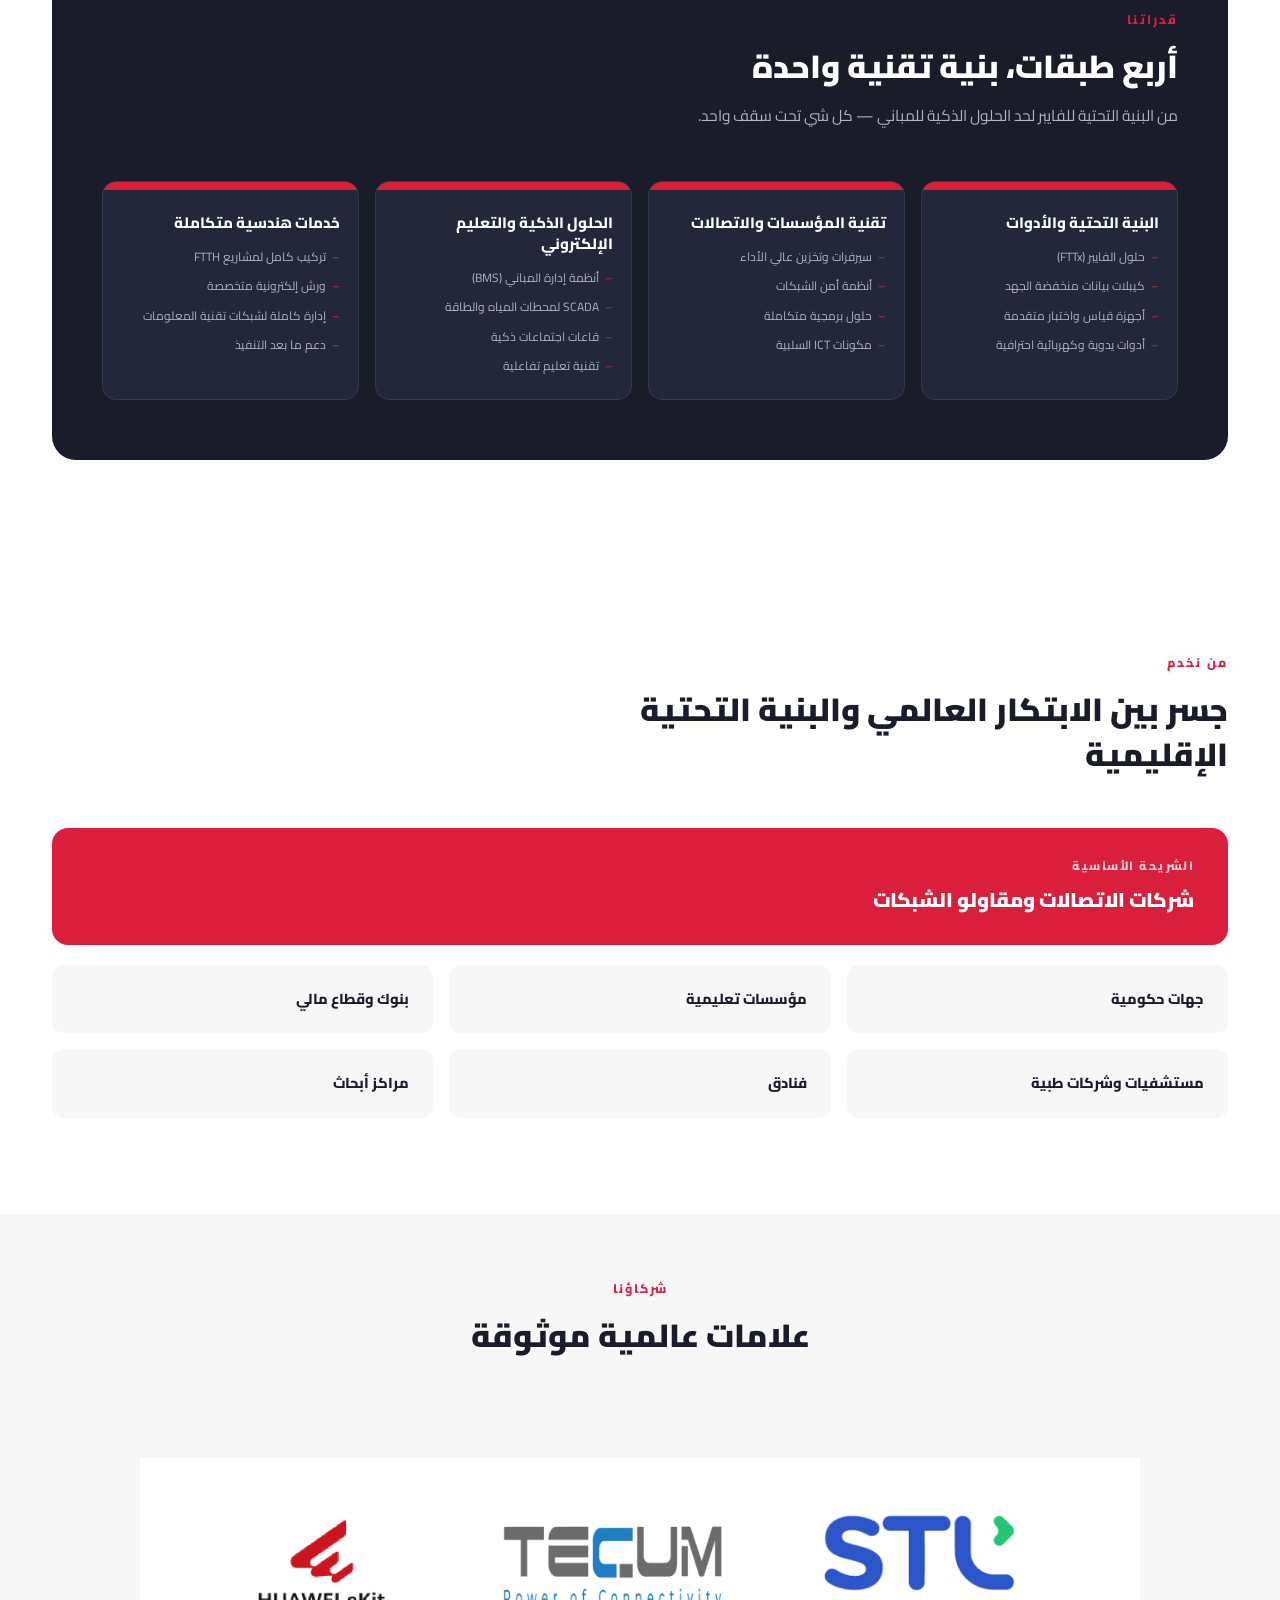
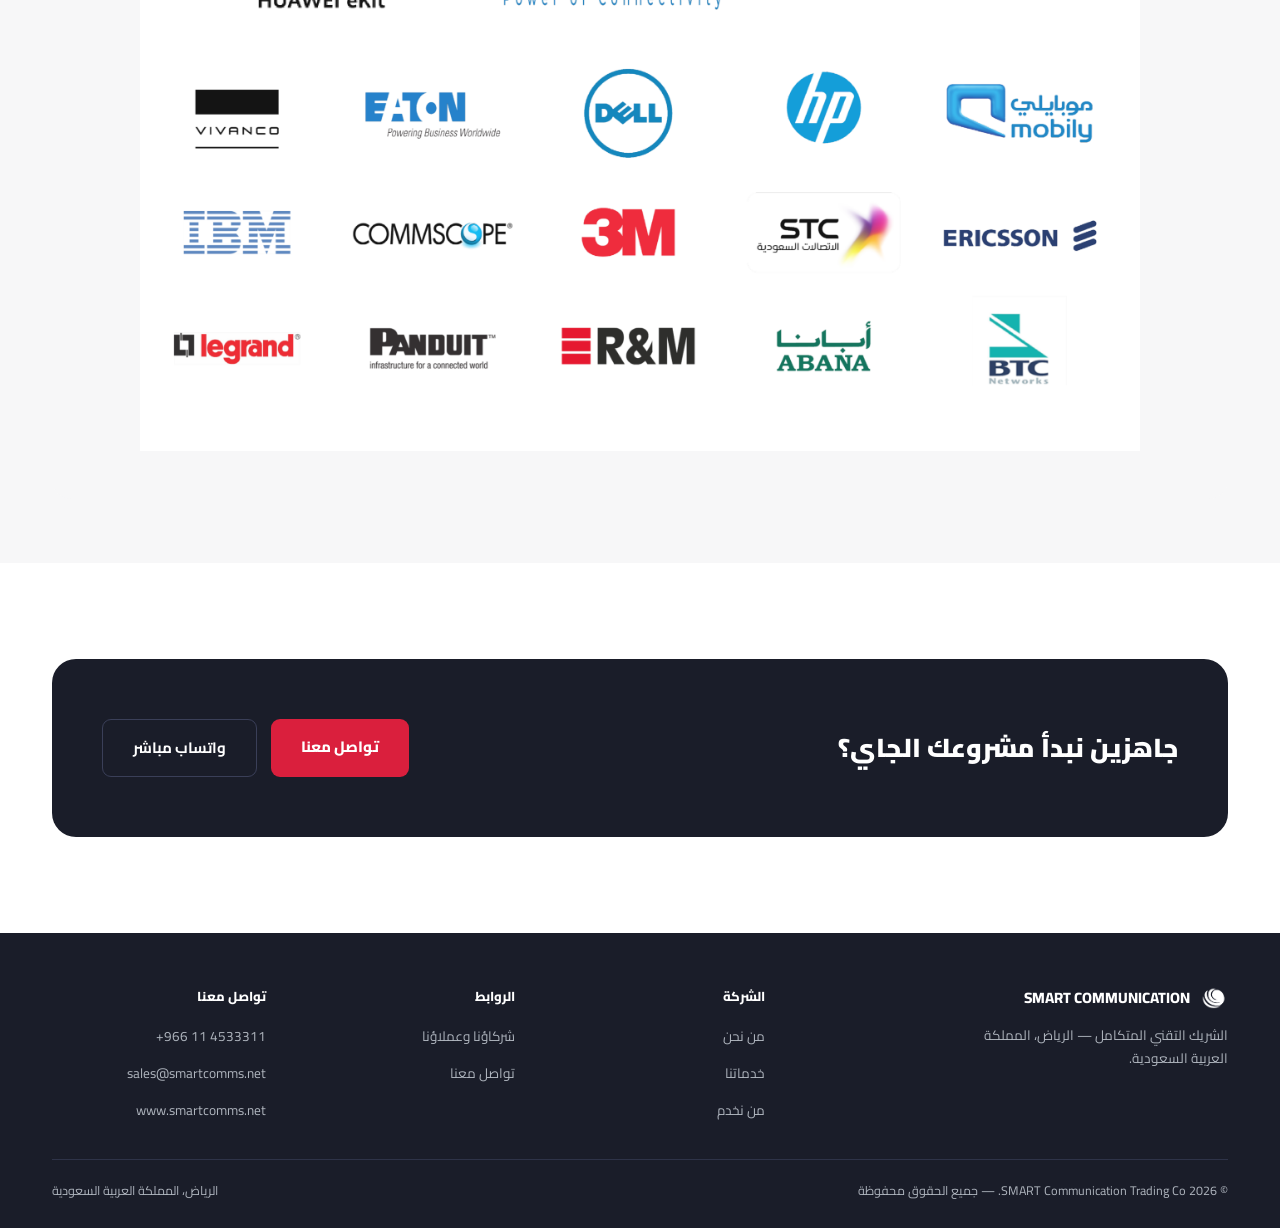
==== commit 2a83c541: "Update index.html" ====
--- a/index.html
+++ b/index.html
@@ -27,7 +27,7 @@
   <div class="page-hero-fade-rtl"></div>
   <div class="container hero-inner">
     <span class="eyebrow">SMART COMMUNICATION TRADING CO. — الرياض</span>
-    <h1>الشريك التقني المتكامل<br>للشرق الأوسط</h1>
+    <h1>الشريك التقني المتكامل<br></h1>
     <p>حلول تكامل الأنظمة، تقنية المؤسسات، وتوريد البنية التحتية — من الألف إلى الياء، بخبرة تنفيذ ميدانية حقيقية منذ 2015.</p>
     <div class="hero-actions">
       <a href="contact.html" class="btn-primary">تواصل معنا</a>
